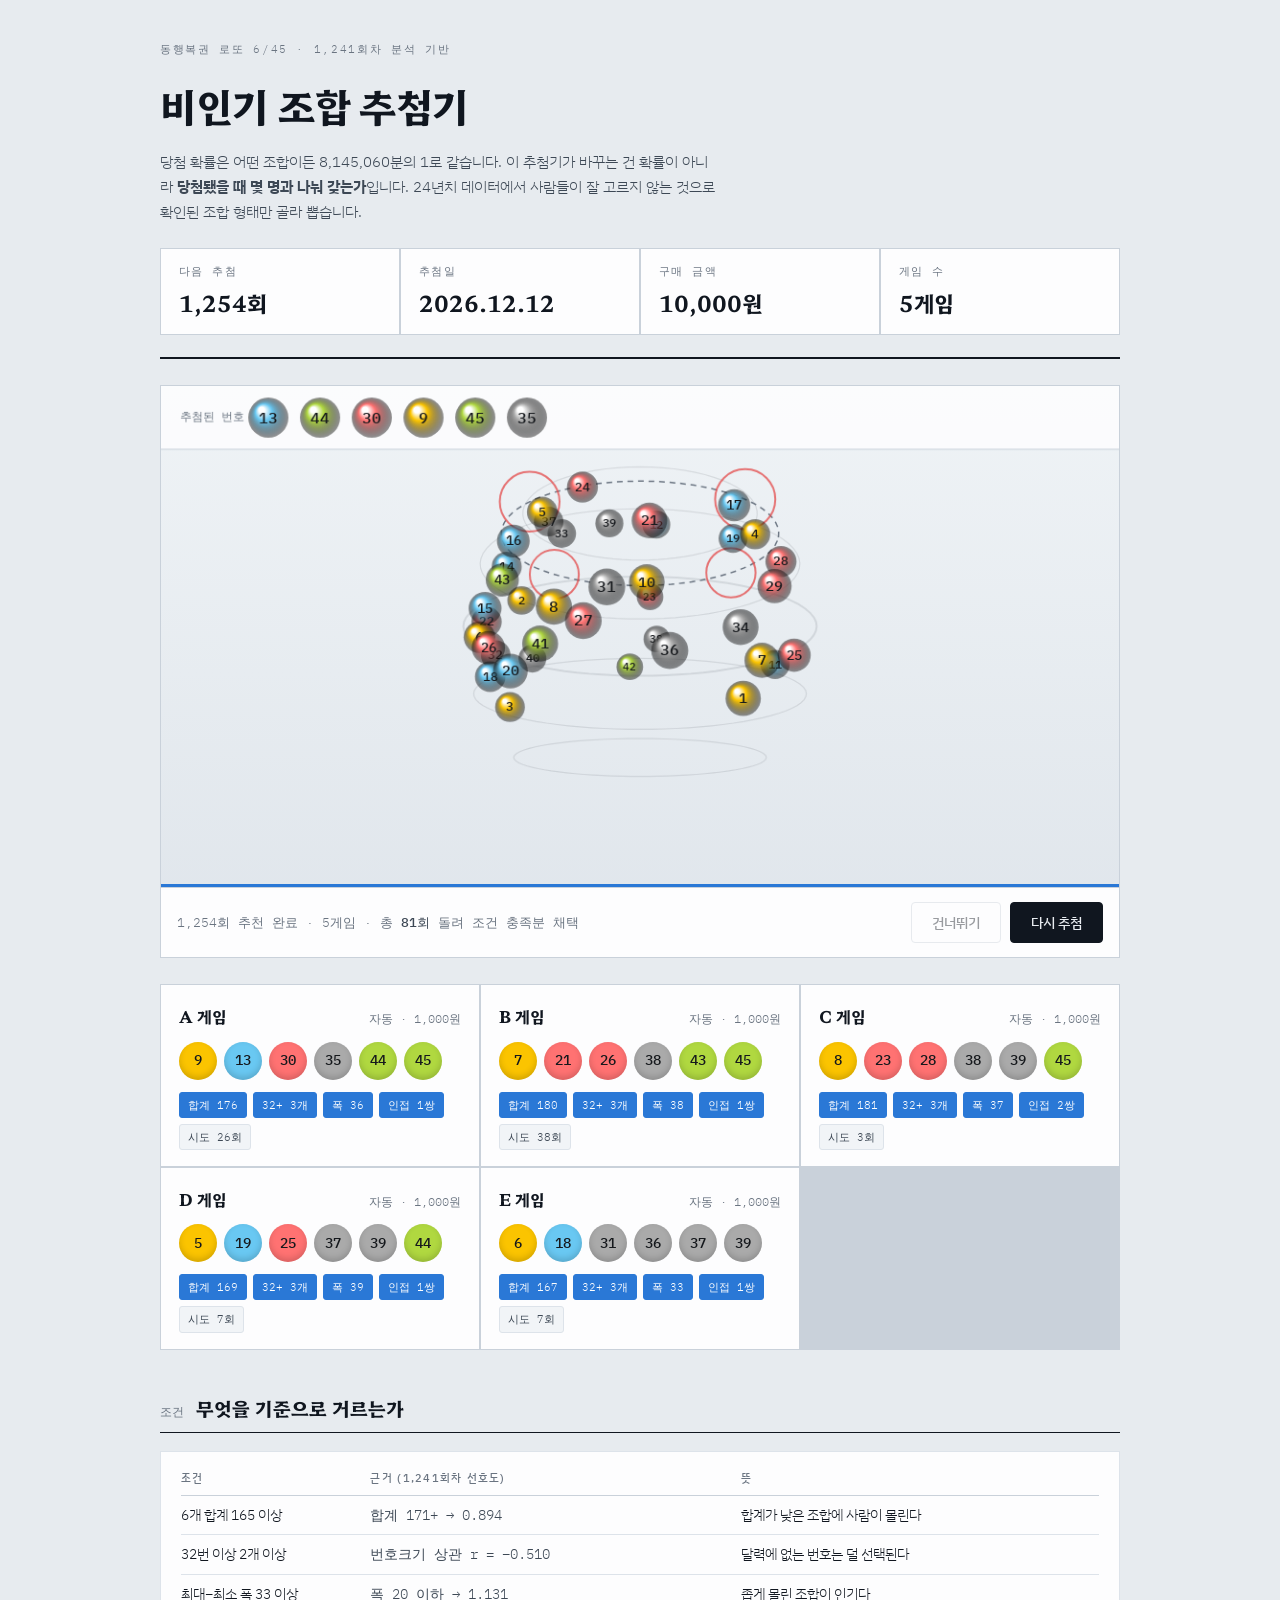
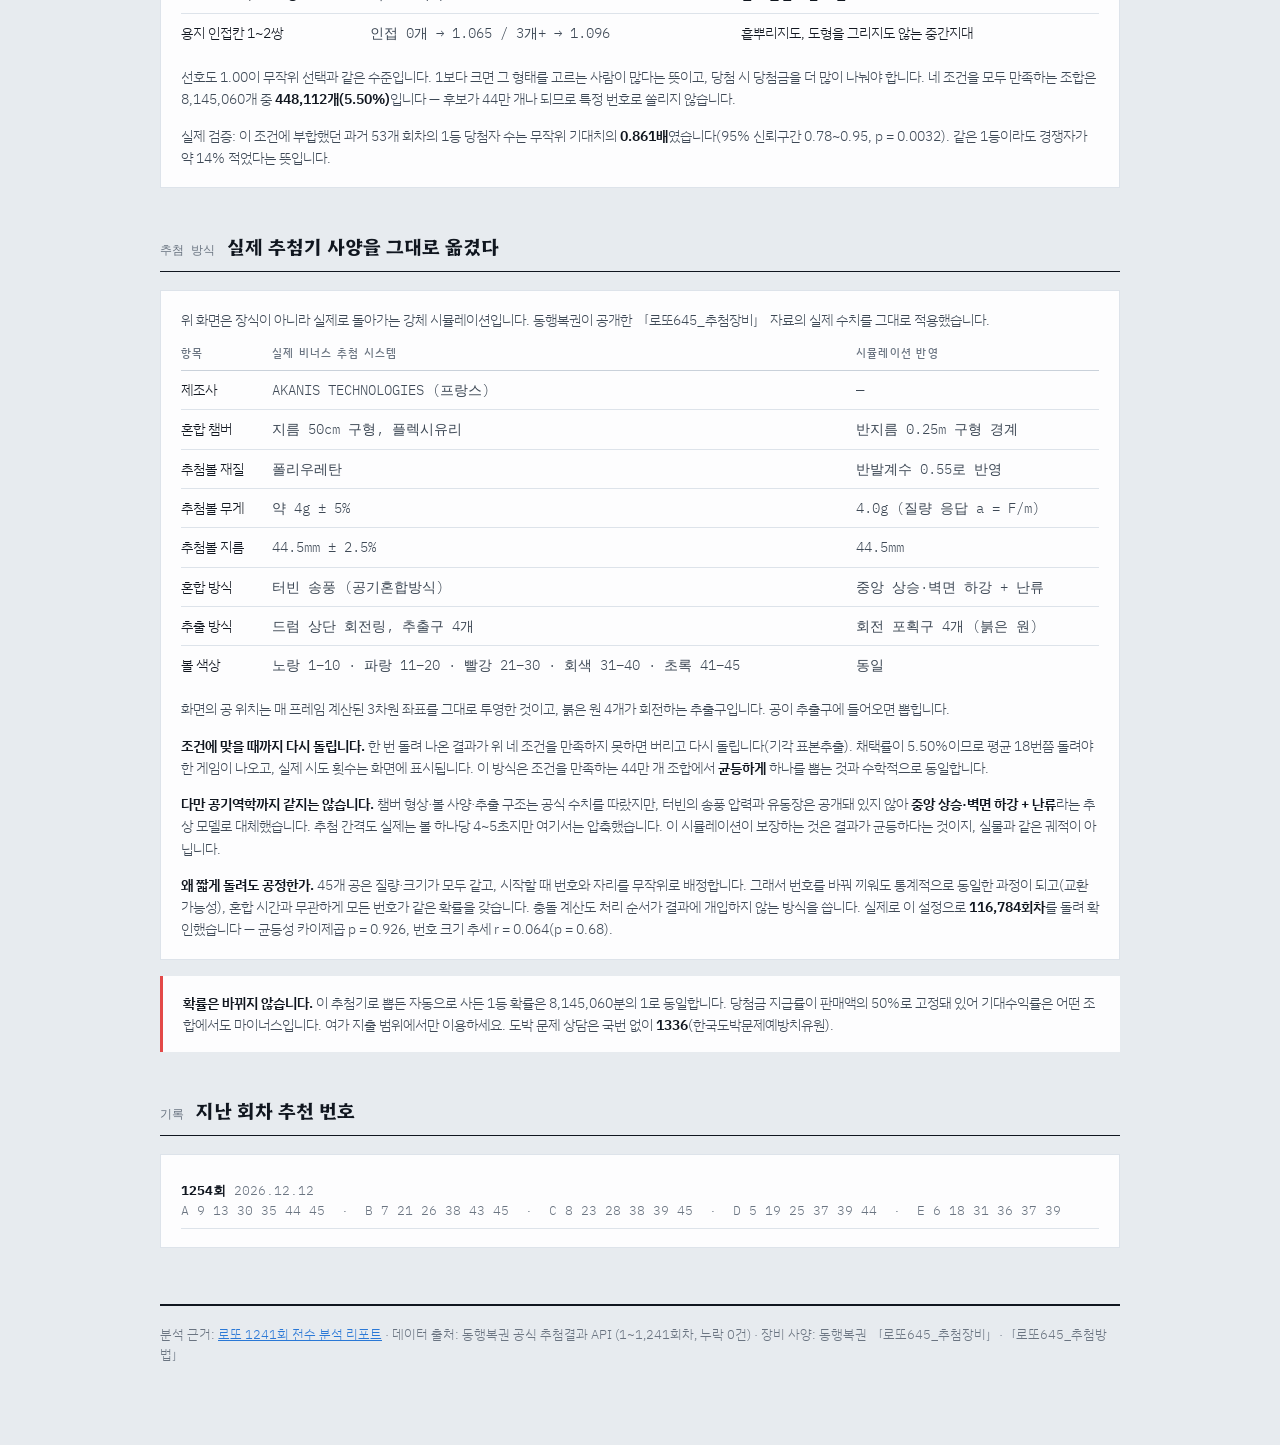
==== picker/index.html @ ae4c5456 "로또 6/45 전수 분석 웹앱 동행복권 1~1241회차(2002-12-07~2026-09-12) 전수 데이터와 분석 결과, 실제 비너스 추첨기 사양을 반영한 3D 추첨 시뮬레이터를" ====
<!DOCTYPE html>
<html lang="ko">
<head>
<meta charset="utf-8">
<meta name="viewport" content="width=device-width, initial-scale=1">
<meta name="description" content="실제 비너스 추첨기 사양(구형 챔버·폴리우레탄 4g 볼·회전링 4구)을 반영한 3D 시뮬레이션으로 매주 5게임을 뽑는 추첨기.">
<meta name="color-scheme" content="light dark">
<meta property="og:title" content="로또 비인기 조합 추첨기">
<meta property="og:description" content="실제 비너스 추첨기 사양(구형 챔버·폴리우레탄 4g 볼·회전링 4구)을 반영한 3D 시뮬레이션으로 매주 5게임을 뽑는 추첨기.">
<meta property="og:type" content="website">
<style>
  html{color-scheme:light dark}
  body{margin:0;font:14px/1.5 system-ui,sans-serif}
  img{max-width:100%}
  [hidden]{display:none!important}
</style>
<title>로또 비인기 조합 추첨기</title>
<link rel="preconnect" href="https://fonts.googleapis.com">
<link rel="preconnect" href="https://fonts.gstatic.com" crossorigin>
<link rel="stylesheet" href="https://fonts.googleapis.com/css2?family=Hahmlet:wght@400;500;700&family=IBM+Plex+Sans+KR:wght@300;400;500;600&family=IBM+Plex+Mono:wght@400;500&display=swap">
<style>
:root{
  color-scheme: light;
  --paper:#E7EBEF; --surface:#FDFDFE; --surface-2:#F1F4F7; --sunken:#DCE2E8;
  --ink:#10161F; --ink-2:#3D4855; --ink-3:#6A7481; --rule:#C9D1DA; --rule-soft:#DDE3EA;
  --cool:#2a78d6; --warm:#e34948; --ok:#1b6b4a;
  --glass:rgba(16,22,31,.10); --stage:#DFE5EB; --stage-2:#EFF3F6;
}
@media (prefers-color-scheme: dark){
  :root:not([data-theme="light"]){
    color-scheme: dark;
    --paper:#0D1117; --surface:#161B22; --surface-2:#1C222B; --sunken:#10151C;
    --ink:#E7EDF3; --ink-2:#AAB6C3; --ink-3:#7B8797; --rule:#2C3440; --rule-soft:#232A34;
    --cool:#3987e5; --warm:#e66767; --ok:#4cb98a;
    --glass:rgba(231,237,243,.13); --stage:#11161D; --stage-2:#1A212A;
  }
}
:root[data-theme="dark"]{
  color-scheme: dark;
  --paper:#0D1117; --surface:#161B22; --surface-2:#1C222B; --sunken:#10151C;
  --ink:#E7EDF3; --ink-2:#AAB6C3; --ink-3:#7B8797; --rule:#2C3440; --rule-soft:#232A34;
  --cool:#3987e5; --warm:#e66767; --ok:#4cb98a;
  --glass:rgba(231,237,243,.13); --stage:#11161D; --stage-2:#1A212A;
}
*{box-sizing:border-box}
body{background:var(--paper); color:var(--ink);
  font-family:"IBM Plex Sans KR",-apple-system,"Malgun Gothic",sans-serif;
  font-weight:300; line-height:1.65; -webkit-font-smoothing:antialiased}
.wrap{max-width:1000px; margin:0 auto; padding:0 20px 80px}
h1,h2{font-family:Hahmlet,"IBM Plex Sans KR",serif; font-weight:700; margin:0; text-wrap:balance}
.mono{font-family:"IBM Plex Mono",monospace; font-variant-numeric:tabular-nums}

header{padding:40px 0 22px; border-bottom:2px solid var(--ink); margin-bottom:26px}
.eyebrow{font-family:"IBM Plex Mono",monospace; font-size:11px; letter-spacing:.15em;
  text-transform:uppercase; color:var(--ink-3); margin-bottom:14px}
h1{font-size:clamp(27px,4.6vw,40px); letter-spacing:-.02em}
.sub{margin-top:12px; color:var(--ink-2); font-size:15px; max-width:62ch}

.roundbar{display:flex; flex-wrap:wrap; gap:2px; margin-top:24px; background:var(--rule);
  border:1px solid var(--rule)}
.rb{background:var(--surface); padding:14px 18px; flex:1 1 140px}
.rb .k{font-family:"IBM Plex Mono",monospace; font-size:10.5px; letter-spacing:.14em;
  text-transform:uppercase; color:var(--ink-3)}
.rb .v{font-family:Hahmlet,serif; font-size:22px; font-weight:700; margin-top:3px;
  font-variant-numeric:tabular-nums}

.stage{position:relative; background:linear-gradient(180deg,var(--stage-2),var(--stage));
  border:1px solid var(--rule); overflow:hidden}
canvas{display:block; width:100%; height:auto}
.stagebar{display:flex; flex-wrap:wrap; gap:12px; align-items:center; justify-content:space-between;
  padding:14px 16px; border-top:1px solid var(--rule); background:var(--surface)}
.status{font-family:"IBM Plex Mono",monospace; font-size:12.5px; color:var(--ink-3)}
.status b{color:var(--ink-2); font-weight:500}
button{font-family:"IBM Plex Sans KR",sans-serif; font-size:14px; font-weight:500;
  padding:10px 20px; border-radius:4px; border:1px solid var(--ink); background:var(--ink);
  color:var(--paper); cursor:pointer}
button:hover:not(:disabled){opacity:.87}
button:disabled{opacity:.42; cursor:default}
button.ghost{background:transparent; color:var(--ink); border-color:var(--rule)}
button:focus-visible{outline:2px solid var(--cool); outline-offset:2px}
.bar{height:3px; background:var(--sunken); overflow:hidden}
.bar i{display:block; height:100%; width:0; background:var(--cool); transition:width .18s}

.games{display:grid; grid-template-columns:repeat(auto-fit,minmax(288px,1fr)); gap:2px;
  background:var(--rule); border:1px solid var(--rule); margin-top:26px}
.game{background:var(--surface); padding:18px 18px 16px; display:flex; flex-direction:column; gap:12px}
.ghead{display:flex; align-items:baseline; justify-content:space-between; gap:10px}
.gname{font-family:Hahmlet,serif; font-weight:700; font-size:16px}
.gprice{font-family:"IBM Plex Mono",monospace; font-size:11.5px; color:var(--ink-3)}
.balls{display:flex; gap:7px; flex-wrap:wrap}
.ball{width:38px; height:38px; border-radius:50%; display:grid; place-items:center;
  font-family:"IBM Plex Mono",monospace; font-size:14px; font-weight:500; color:#15181c;
  font-variant-numeric:tabular-nums; box-shadow:inset 0 -3px 6px rgba(0,0,0,.16)}
.ball.skel{background:var(--sunken); box-shadow:none}
.chips{display:flex; flex-wrap:wrap; gap:6px}
.chip{font-family:"IBM Plex Mono",monospace; font-size:11px; padding:3px 8px; border-radius:3px;
  background:var(--surface-2); color:var(--ink-2); border:1px solid var(--rule-soft)}
.chip.on{background:var(--cool); color:#fff; border-color:var(--cool)}

section{margin-top:42px}
.shead{display:flex; align-items:baseline; gap:12px; border-bottom:1px solid var(--ink);
  padding-bottom:9px; margin-bottom:18px}
h2{font-size:19px}
.snum{font-family:"IBM Plex Mono",monospace; font-size:11.5px; color:var(--ink-3)}
.panel{background:var(--surface); border:1px solid var(--rule-soft); padding:18px 20px}
table{border-collapse:collapse; width:100%; font-size:13.5px}
th{text-align:left; font-weight:500; font-size:10.5px; letter-spacing:.12em; text-transform:uppercase;
  color:var(--ink-3); padding:0 12px 8px 0; border-bottom:1px solid var(--rule); white-space:nowrap}
td{padding:8px 12px 8px 0; border-bottom:1px solid var(--rule-soft); vertical-align:baseline}
td.n{font-family:"IBM Plex Mono",monospace; font-variant-numeric:tabular-nums; color:var(--ink-2)}
tr:last-child td{border-bottom:none}
.note{font-size:13.5px; color:var(--ink-2); margin:14px 0 0}
.note b{color:var(--ink); font-weight:600}
.warn{border-left:3px solid var(--warm); background:var(--surface); padding:16px 20px;
  margin-top:16px; font-size:13.5px; color:var(--ink-2)}
.warn b{color:var(--ink); font-weight:600}
.scroller{overflow-x:auto}
.hist{font-family:"IBM Plex Mono",monospace; font-size:12.5px}
footer{margin-top:56px; padding-top:18px; border-top:2px solid var(--ink);
  font-size:12.5px; color:var(--ink-3)}
footer a{color:var(--cool)}
@media (prefers-reduced-motion:reduce){*{transition:none!important}}
</style>

</head>
<body>
<div class="wrap">
<header>
  <div class="eyebrow">동행복권 로또 6/45 · 1,241회차 분석 기반</div>
  <h1>비인기 조합 추첨기</h1>
  <p class="sub">당첨 확률은 어떤 조합이든 8,145,060분의 1로 같습니다. 이 추첨기가 바꾸는 건 확률이 아니라 <strong>당첨됐을 때 몇 명과 나눠 갖는가</strong>입니다. 24년치 데이터에서 사람들이 잘 고르지 않는 것으로 확인된 조합 형태만 골라 뽑습니다.</p>
  <div class="roundbar">
    <div class="rb"><div class="k">다음 추첨</div><div class="v mono" id="rRound">—</div></div>
    <div class="rb"><div class="k">추첨일</div><div class="v mono" id="rDate">—</div></div>
    <div class="rb"><div class="k">구매 금액</div><div class="v mono">10,000원</div></div>
    <div class="rb"><div class="k">게임 수</div><div class="v mono">5게임</div></div>
  </div>
</header>

<div class="stage">
  <canvas id="cv" width="1000" height="520"></canvas>
  <div class="bar"><i id="prog"></i></div>
  <div class="stagebar">
    <div class="status" id="status">추첨기 준비 중…</div>
    <div style="display:flex; gap:9px">
      <button class="ghost" id="btnSkip" disabled>건너뛰기</button>
      <button id="btnDraw" disabled>다시 추첨</button>
    </div>
  </div>
</div>

<div class="games" id="games"></div>

<section>
  <div class="shead"><span class="snum">조건</span><h2>무엇을 기준으로 거르는가</h2></div>
  <div class="panel">
    <div class="scroller"><table>
      <thead><tr><th>조건</th><th>근거 (1,241회차 선호도)</th><th>뜻</th></tr></thead>
      <tbody>
        <tr><td>6개 합계 165 이상</td><td class="n">합계 171+ → 0.894</td><td>합계가 낮은 조합에 사람이 몰린다</td></tr>
        <tr><td>32번 이상 2개 이상</td><td class="n">번호크기 상관 r = −0.510</td><td>달력에 없는 번호는 덜 선택된다</td></tr>
        <tr><td>최대−최소 폭 33 이상</td><td class="n">폭 20 이하 → 1.131</td><td>좁게 몰린 조합이 인기다</td></tr>
        <tr><td>용지 인접칸 1~2쌍</td><td class="n">인접 0개 → 1.065 / 3개+ → 1.096</td><td>흩뿌리지도, 도형을 그리지도 않는 중간지대</td></tr>
      </tbody>
    </table></div>
    <p class="note">선호도 1.00이 무작위 선택과 같은 수준입니다. 1보다 크면 그 형태를 고르는 사람이 많다는 뜻이고, 당첨 시 당첨금을 더 많이 나눠야 합니다. 네 조건을 모두 만족하는 조합은 8,145,060개 중 <b>448,112개(5.50%)</b>입니다 — 후보가 44만 개나 되므로 특정 번호로 쏠리지 않습니다.</p>
    <p class="note">실제 검증: 이 조건에 부합했던 과거 53개 회차의 1등 당첨자 수는 무작위 기대치의 <b>0.861배</b>였습니다(95% 신뢰구간 0.78~0.95, p = 0.0032). 같은 1등이라도 경쟁자가 약 14% 적었다는 뜻입니다.</p>
  </div>
</section>

<section>
  <div class="shead"><span class="snum">추첨 방식</span><h2>실제 추첨기 사양을 그대로 옮겼다</h2></div>
  <div class="panel">
    <p class="note" style="margin-top:0">위 화면은 장식이 아니라 실제로 돌아가는 강체 시뮬레이션입니다. 동행복권이 공개한 「로또645_추첨장비」 자료의 실제 수치를 그대로 적용했습니다.</p>
    <div class="scroller"><table style="margin-top:14px">
      <thead><tr><th>항목</th><th>실제 비너스 추첨 시스템</th><th>시뮬레이션 반영</th></tr></thead>
      <tbody>
        <tr><td>제조사</td><td class="n">AKANIS TECHNOLOGIES (프랑스)</td><td class="n">—</td></tr>
        <tr><td>혼합 챔버</td><td class="n">지름 50cm 구형, 플렉시유리</td><td class="n">반지름 0.25m 구형 경계</td></tr>
        <tr><td>추첨볼 재질</td><td class="n">폴리우레탄</td><td class="n">반발계수 0.55로 반영</td></tr>
        <tr><td>추첨볼 무게</td><td class="n">약 4g ± 5%</td><td class="n">4.0g (질량 응답 a = F/m)</td></tr>
        <tr><td>추첨볼 지름</td><td class="n">44.5mm ± 2.5%</td><td class="n">44.5mm</td></tr>
        <tr><td>혼합 방식</td><td class="n">터빈 송풍 (공기혼합방식)</td><td class="n">중앙 상승·벽면 하강 + 난류</td></tr>
        <tr><td>추출 방식</td><td class="n">드럼 상단 회전링, 추출구 4개</td><td class="n">회전 포획구 4개 (붉은 원)</td></tr>
        <tr><td>볼 색상</td><td class="n">노랑 1–10 · 파랑 11–20 · 빨강 21–30 · 회색 31–40 · 초록 41–45</td><td class="n">동일</td></tr>
      </tbody>
    </table></div>
    <p class="note">화면의 공 위치는 매 프레임 계산된 3차원 좌표를 그대로 투영한 것이고, 붉은 원 4개가 회전하는 추출구입니다. 공이 추출구에 들어오면 뽑힙니다.</p>
    <p class="note"><b>조건에 맞을 때까지 다시 돌립니다.</b> 한 번 돌려 나온 결과가 위 네 조건을 만족하지 못하면 버리고 다시 돌립니다(기각 표본추출). 채택률이 5.50%이므로 평균 18번쯤 돌려야 한 게임이 나오고, 실제 시도 횟수는 화면에 표시됩니다. 이 방식은 조건을 만족하는 44만 개 조합에서 <b>균등하게</b> 하나를 뽑는 것과 수학적으로 동일합니다.</p>
    <p class="note"><b>다만 공기역학까지 같지는 않습니다.</b> 챔버 형상·볼 사양·추출 구조는 공식 수치를 따랐지만, 터빈의 송풍 압력과 유동장은 공개돼 있지 않아 <b>중앙 상승·벽면 하강 + 난류</b>라는 추상 모델로 대체했습니다. 추첨 간격도 실제는 볼 하나당 4~5초지만 여기서는 압축했습니다. 이 시뮬레이션이 보장하는 것은 결과가 균등하다는 것이지, 실물과 같은 궤적이 아닙니다.</p><p class="note"><b>왜 짧게 돌려도 공정한가.</b> 45개 공은 질량·크기가 모두 같고, 시작할 때 번호와 자리를 무작위로 배정합니다. 그래서 번호를 바꿔 끼워도 통계적으로 동일한 과정이 되고(교환가능성), 혼합 시간과 무관하게 모든 번호가 같은 확률을 갖습니다. 충돌 계산도 처리 순서가 결과에 개입하지 않는 방식을 씁니다. 실제로 이 설정으로 <b>116,784회차</b>를 돌려 확인했습니다 — 균등성 카이제곱 p = 0.926, 번호 크기 추세 r = 0.064(p = 0.68).</p>
  </div>
  <div class="warn">
    <b>확률은 바뀌지 않습니다.</b> 이 추첨기로 뽑든 자동으로 사든 1등 확률은 8,145,060분의 1로 동일합니다. 당첨금 지급률이 판매액의 50%로 고정돼 있어 기대수익률은 어떤 조합에서도 마이너스입니다. 여가 지출 범위에서만 이용하세요. 도박 문제 상담은 국번 없이 <b>1336</b>(한국도박문제예방치유원).
  </div>
</section>

<section>
  <div class="shead"><span class="snum">기록</span><h2>지난 회차 추천 번호</h2></div>
  <div class="panel">
    <div id="histBox" class="hist" style="color:var(--ink-3)">불러오는 중…</div>
  </div>
</section>

<footer>
  분석 근거: <a id="reportLink" href="../report/">로또 1241회 전수 분석 리포트</a> ·
  데이터 출처: 동행복권 공식 추첨결과 API (1~1,241회차, 누락 0건) · 장비 사양: 동행복권 「로또645_추첨장비」·「로또645_추첨방법」
</footer>
</div>

<script>
/* ═══════════ 비너스 추첨 시스템 사양 기반 시뮬레이터 ═══════════
   · 혼합 챔버: 지름 50cm 구형(플렉시유리)           → Rs = 0.25 m
   · 추첨볼: 폴리우레탄 4g ±5%, 지름 44.5mm ±2.5%    → r = 0.02225 m
   · 혼합: 터빈 송풍(공기혼합방식) — 추상 난류 모델
   · 추출: 드럼 상단 회전링의 4개 추출구(Drum Catch)
   출처: 동행복권 「로또645_추첨장비」 공식 자료                        */
const CFG = { Rs:.25, r:.02225, m0:.004,
  g:-9.81, dt:1/400, rest:.55, wallRest:.5, damp:.9992,
  A:60, T:45, swirl:6, ringPhi:.95, ringW:5.2, catchR:.040, nPorts:4,
  mixSteps:260, maxSteps:2600 };
const N = 45;
const ZRING = CFG.Rs*Math.cos(CFG.ringPhi), RRING = CFG.Rs*Math.sin(CFG.ringPhi);

function rng(seed){ let a=seed>>>0||1,b=362436069,c=521288629,d=88675123;
  return function(){ const t=a^(a<<11); a=b;b=c;c=d;
    d=(d^(d>>>19))^(t^(t>>>8)); return (d>>>0)/4294967296; }; }

function makeSim(seed){
  const R = rng(seed);
  let spare=null;
  const gauss=()=>{ if(spare!==null){const s=spare;spare=null;return s;}
    let u=0,v=0; while(!u)u=R(); while(!v)v=R();
    const m=Math.sqrt(-2*Math.log(u)); spare=m*Math.sin(6.283185*v); return m*Math.cos(6.283185*v); };
  const px=new Float64Array(N),py=new Float64Array(N),pz=new Float64Array(N);
  const vx=new Float64Array(N),vy=new Float64Array(N),vz=new Float64Array(N);
  const dvx=new Float64Array(N),dvy=new Float64Array(N),dvz=new Float64Array(N);
  const dpx=new Float64Array(N),dpy=new Float64Array(N),dpz=new Float64Array(N);
  const live=new Uint8Array(N).fill(1), mass=new Float64Array(N).fill(CFG.m0);
  const Rin=CFG.Rs-CFG.r, d2=(2*CFG.r)**2, picked=[], cand=[];
  for(let i=0;i<N;i++){
    for(let t=0;t<80;t++){
      const u=Math.cbrt(R())*Rin*.92, th=R()*6.283185, ct=2*R()-1, st=Math.sqrt(1-ct*ct);
      const x=u*st*Math.cos(th), y=u*st*Math.sin(th), z=u*ct;
      let ok=true;
      for(let j=0;j<i;j++){ const ax=x-px[j],ay=y-py[j],az=z-pz[j];
        if(ax*ax+ay*ay+az*az<d2){ok=false;break;} }
      if(ok||t===79){ px[i]=x;py[i]=y;pz[i]=z; break; }
    }
    vx[i]=gauss()*.3; vy[i]=gauss()*.3; vz[i]=gauss()*.3;
  }
  for(let k=N-1;k>0;k--){ const j=Math.floor(R()*(k+1));
    for(const a of [px,py,pz,vx,vy,vz]){ const t=a[k]; a[k]=a[j]; a[j]=t; } }
  let step=0;
  function advance(){
    if(step>=CFG.maxSteps||picked.length>=6) return false;
    const s=step++;
    for(let i=0;i<N;i++){ if(!live[i])continue;
      const inv=CFG.m0/mass[i];
      const rho=Math.hypot(px[i],py[i])+1e-9, rn=Math.min(rho/CFG.Rs,1);
      const aUp=CFG.A*(1-1.15*rn*rn);
      vx[i]+=((gauss()*CFG.T + CFG.swirl*(-py[i]/rho))*inv)*CFG.dt;
      vy[i]+=((gauss()*CFG.T + CFG.swirl*( px[i]/rho))*inv)*CFG.dt;
      vz[i]+=((aUp+gauss()*CFG.T*.75)*inv + CFG.g)*CFG.dt;
      vx[i]*=CFG.damp; vy[i]*=CFG.damp; vz[i]*=CFG.damp;
    }
    dvx.fill(0);dvy.fill(0);dvz.fill(0);dpx.fill(0);dpy.fill(0);dpz.fill(0);
    for(let i=0;i<N;i++){ if(!live[i])continue;
      for(let j=i+1;j<N;j++){ if(!live[j])continue;
        const dx=px[j]-px[i],dy=py[j]-py[i],dz=pz[j]-pz[i];
        const dd=dx*dx+dy*dy+dz*dz;
        if(dd>=d2||dd<1e-12)continue;
        const dist=Math.sqrt(dd),nx=dx/dist,ny=dy/dist,nz=dz/dist;
        const rel=(vx[j]-vx[i])*nx+(vy[j]-vy[i])*ny+(vz[j]-vz[i])*nz;
        const ov=2*CFG.r-dist, mi=mass[i],mj=mass[j],tot=mi+mj;
        dpx[i]-=nx*ov*(mj/tot);dpy[i]-=ny*ov*(mj/tot);dpz[i]-=nz*ov*(mj/tot);
        dpx[j]+=nx*ov*(mi/tot);dpy[j]+=ny*ov*(mi/tot);dpz[j]+=nz*ov*(mi/tot);
        if(rel>=0)continue;
        const imp=-(1+CFG.rest)*rel/(1/mi+1/mj);
        dvx[i]-=imp*nx/mi;dvy[i]-=imp*ny/mi;dvz[i]-=imp*nz/mi;
        dvx[j]+=imp*nx/mj;dvy[j]+=imp*ny/mj;dvz[j]+=imp*nz/mj;
      } }
    for(let i=0;i<N;i++){ if(!live[i])continue;
      px[i]+=dpx[i];py[i]+=dpy[i];pz[i]+=dpz[i];
      vx[i]+=dvx[i];vy[i]+=dvy[i];vz[i]+=dvz[i]; }
    const ang=s*CFG.dt*CFG.ringW;
    for(let i=0;i<N;i++){ if(!live[i])continue;
      px[i]+=vx[i]*CFG.dt; py[i]+=vy[i]*CFG.dt; pz[i]+=vz[i]*CFG.dt;
      const rr=Math.hypot(px[i],py[i],pz[i]);
      if(rr>Rin){ const nx=px[i]/rr,ny=py[i]/rr,nz=pz[i]/rr;
        px[i]=nx*Rin;py[i]=ny*Rin;pz[i]=nz*Rin;
        const vn=vx[i]*nx+vy[i]*ny+vz[i]*nz;
        if(vn>0){vx[i]-=(1+CFG.wallRest)*vn*nx;vy[i]-=(1+CFG.wallRest)*vn*ny;vz[i]-=(1+CFG.wallRest)*vn*nz;} }
      if(s>=CFG.mixSteps){
        for(let k=0;k<CFG.nPorts;k++){
          const a=ang+k*2*Math.PI/CFG.nPorts;
          const dx=px[i]-RRING*Math.cos(a), dy=py[i]-RRING*Math.sin(a), dz=pz[i]-ZRING;
          if(dx*dx+dy*dy+dz*dz < CFG.catchR*CFG.catchR){ cand.push(i); break; }
        }
      }
    }
    if(cand.length){
      for(let k=cand.length-1;k>0;k--){ const j=Math.floor(R()*(k+1));
        const t=cand[k];cand[k]=cand[j];cand[j]=t; }
      for(const i of cand){ if(picked.length>=6)break; if(!live[i])continue; live[i]=0; picked.push(i+1); }
      cand.length=0;
    }
    return true;
  }
  return { advance, picked, live, px, py, pz,
    run(){ while(advance()); return picked.length===6?picked.slice():null; },
    get step(){return step;} };
}

/* ═══════════ 조건 판정 ═══════════ */
const SLIPW = 7;
function profile(nums){
  const s=[...nums].sort((a,b)=>a-b);
  const sum=s.reduce((a,b)=>a+b,0);
  const ge32=s.filter(n=>n>=32).length;
  const spread=s[5]-s[0];
  let adj=0;
  for(let i=0;i<6;i++)for(let j=i+1;j<6;j++){
    const d=Math.abs(s[i]-s[j]);
    if(d===SLIPW)adj++;
    else if(d===1&&Math.floor((s[i]-1)/SLIPW)===Math.floor((s[j]-1)/SLIPW))adj++;
  }
  return {sorted:s,sum,ge32,spread,adj};
}
const accept = p => p.sum>=165 && p.ge32>=2 && p.spread>=33 && p.adj>=1 && p.adj<=2;

/* ═══════════ 회차 계산 ═══════════ */
const BASE_ROUND=1241, BASE=Date.UTC(2026,8,12);   // 1241회 추첨일
function nextDraw(){
  const now=Date.now();
  const kst=new Date(now+9*3600e3);
  let d=Date.UTC(kst.getUTCFullYear(),kst.getUTCMonth(),kst.getUTCDate());
  const dow=new Date(d).getUTCDay();             // 6 = 토요일
  let add=(6-dow+7)%7;
  if(add===0 && kst.getUTCHours()>=21) add=7;    // 토 21시 이후면 다음 주
  d+=add*86400e3;
  const round=BASE_ROUND+Math.round((d-BASE)/604800e3);
  return {round, date:new Date(d)};
}
const fmtDate = dt => `${dt.getUTCFullYear()}.${String(dt.getUTCMonth()+1).padStart(2,"0")}.${String(dt.getUTCDate()).padStart(2,"0")}`;
const ROUND = nextDraw();
document.getElementById("rRound").textContent = ROUND.round.toLocaleString()+"회";
document.getElementById("rDate").textContent = fmtDate(ROUND.date);

/* ═══════════ 공 색상 (동행복권 색 규칙) ═══════════ */
const ballColor = n => n<=10?"#FBC400" : n<=20?"#69C8F2" : n<=30?"#FF7272" : n<=40?"#AAAAAA" : "#B0D840";

/* ═══════════ 게임 카드 ═══════════ */
const LETTERS=["A","B","C","D","E"];
const gamesEl=document.getElementById("games");
let GAMES=LETTERS.map(()=>null);
function renderGames(){
  gamesEl.innerHTML="";
  GAMES.forEach((g,i)=>{
    const div=document.createElement("div");
    div.className="game";
    const balls = g
      ? g.nums.map(n=>`<div class="ball" style="background:${ballColor(n)}">${n}</div>`).join("")
      : Array(6).fill('<div class="ball skel"></div>').join("");
    const p = g ? profile(g.nums) : null;
    const chips = p ? `
      <span class="chip on">합계 ${p.sum}</span>
      <span class="chip on">32+ ${p.ge32}개</span>
      <span class="chip on">폭 ${p.spread}</span>
      <span class="chip on">인접 ${p.adj}쌍</span>
      <span class="chip">시도 ${g.tries}회</span>` : `<span class="chip">대기</span>`;
    div.innerHTML=`<div class="ghead"><span class="gname">${LETTERS[i]} 게임</span>
      <span class="gprice">자동 · 1,000원</span></div>
      <div class="balls">${balls}</div><div class="chips">${chips}</div>`;
    gamesEl.appendChild(div);
  });
}
renderGames();

/* ═══════════ 캔버스 3D 투영 렌더러 (구형 챔버 + 회전링) ═══════════ */
const cv=document.getElementById("cv"), ctx=cv.getContext("2d");
const PITCH=.28, CAMD=1.35, F=980;
function project(x,y,z){
  const cy=Math.cos(PITCH), sy=Math.sin(PITCH);
  const depth = y*cy + z*sy + CAMD;
  const up = -y*sy + z*cy;
  return { sx: cv.width/2 + F*x/depth, sy: cv.height/2 - F*up/depth, d: depth, s: F/depth };
}
function circle3(radius, zz, style, width, dash){
  ctx.beginPath();
  for(let a=0;a<=72;a++){ const th=a/72*6.283185;
    const p=project(radius*Math.cos(th), radius*Math.sin(th), zz);
    a?ctx.lineTo(p.sx,p.sy):ctx.moveTo(p.sx,p.sy); }
  ctx.strokeStyle=style; ctx.lineWidth=width;
  if(dash) ctx.setLineDash(dash);
  ctx.stroke(); ctx.setLineDash([]);
}
function drawScene(sim, drawn, ang){
  const cs=getComputedStyle(document.documentElement);
  const glass=cs.getPropertyValue("--glass").trim();
  const ink3=cs.getPropertyValue("--ink-3").trim();
  const warm=cs.getPropertyValue("--warm").trim();
  ctx.clearRect(0,0,cv.width,cv.height);
  for(const t of [-.72,-.38,0,.38,.72]){
    const zz=CFG.Rs*t, rad=CFG.Rs*Math.sqrt(Math.max(1-t*t,0));
    circle3(rad, zz, glass, t===0?2:1.2);
  }
  circle3(RRING, ZRING, ink3, 1.5, [6,5]);
  for(let k=0;k<CFG.nPorts;k++){
    const a=ang+k*2*Math.PI/CFG.nPorts;
    const p=project(RRING*Math.cos(a), RRING*Math.sin(a), ZRING);
    const rr=Math.max(CFG.catchR*p.s,4);
    ctx.beginPath(); ctx.arc(p.sx,p.sy,rr,0,6.283);
    ctx.strokeStyle=warm; ctx.lineWidth=2; ctx.globalAlpha=.75; ctx.stroke(); ctx.globalAlpha=1;
  }
  const order=[];
  for(let i=0;i<N;i++) if(sim.live[i]) order.push(i);
  order.sort((a,b)=>project(sim.px[b],sim.py[b],sim.pz[b]).d - project(sim.px[a],sim.py[a],sim.pz[a]).d);
  for(const i of order){
    const p=project(sim.px[i],sim.py[i],sim.pz[i]);
    const r=Math.max(CFG.r*p.s,3);
    const g=ctx.createRadialGradient(p.sx-r*.35,p.sy-r*.4,r*.12,p.sx,p.sy,r);
    const col=ballColor(i+1);
    g.addColorStop(0,"#ffffff"); g.addColorStop(.32,col); g.addColorStop(1,"rgba(0,0,0,.42)");
    ctx.beginPath(); ctx.arc(p.sx,p.sy,r,0,6.284); ctx.fillStyle=g; ctx.fill();
    if(r>11){ ctx.fillStyle="#15181c"; ctx.font="500 "+Math.round(r*.82)+"px 'IBM Plex Mono', monospace";
      ctx.textAlign="center"; ctx.textBaseline="middle"; ctx.fillText(String(i+1),p.sx,p.sy+r*.03); }
  }
  if(drawn.length){
    ctx.fillStyle=cs.getPropertyValue("--surface").trim();
    ctx.globalAlpha=.85; ctx.fillRect(0,0,cv.width,66); ctx.globalAlpha=1;
    ctx.beginPath(); ctx.moveTo(0,66); ctx.lineTo(cv.width,66);
    ctx.strokeStyle=cs.getPropertyValue("--rule").trim(); ctx.lineWidth=1; ctx.stroke();
    ctx.fillStyle=ink3; ctx.font="400 12px 'IBM Plex Mono', monospace";
    ctx.textAlign="left"; ctx.textBaseline="middle"; ctx.fillText("추첨된 번호", 20, 33);
  }
  drawn.forEach(function(n,k){
    const x=112+k*54, y=33, r=21;
    const g=ctx.createRadialGradient(x-7,y-8,3,x,y,r);
    g.addColorStop(0,"#ffffff"); g.addColorStop(.32,ballColor(n)); g.addColorStop(1,"rgba(0,0,0,.42)");
    ctx.beginPath(); ctx.arc(x,y,r,0,6.284); ctx.fillStyle=g; ctx.fill();
    ctx.fillStyle="#15181c"; ctx.font="500 16px 'IBM Plex Mono', monospace";
    ctx.textAlign="center"; ctx.textBaseline="middle"; ctx.fillText(String(n),x,y+1);
  });
}

/* ═══════════ 추첨 진행 ═══════════ */
const statusEl=document.getElementById("status"), progEl=document.getElementById("prog");
const btnDraw=document.getElementById("btnDraw"), btnSkip=document.getElementById("btnSkip");
let animating=false, skipReq=false;
const rand32 = () => { const a=new Uint32Array(1);
  (self.crypto||self.msCrypto).getRandomValues(a); return a[0]||1; };

function searchOne(){
  let tries=0;
  for(let t=0;t<600;t++){
    const seed=rand32(); tries++;
    const res=makeSim(seed).run();
    if(res && accept(profile(res))) return {seed,nums:profile(res).sorted,tries};
  }
  return null;
}

function animate(seed, onDone){
  const sim=makeSim(seed); const drawn=[];
  animating=true; skipReq=false; btnSkip.disabled=false;
  let last=0;
  function frame(){
    if(skipReq){ while(sim.advance()); finish(); return; }
    for(let k=0;k<7;k++){ if(!sim.advance()) break; }
    while(drawn.length<sim.picked.length) drawn.push(sim.picked[drawn.length]);
    drawScene(sim, drawn, sim.step*CFG.dt*CFG.ringW);
    const pct=Math.min(100,sim.step/CFG.maxSteps*100);
    progEl.style.width=pct+"%";
    if(sim.picked.length<6 && sim.step<CFG.maxSteps){ requestAnimationFrame(frame); }
    else finish();
  }
  function finish(){
    drawScene(sim, sim.picked.slice(), sim.step*CFG.dt*CFG.ringW);
    progEl.style.width="100%"; animating=false; btnSkip.disabled=true; onDone();
  }
  requestAnimationFrame(frame);
}

async function generate(){
  btnDraw.disabled=true;
  GAMES=LETTERS.map(()=>null); renderGames();
  const found=[];
  for(let i=0;i<5;i++){
    statusEl.innerHTML=`조건에 맞는 조합 탐색 중… <b>${i+1}/5게임</b>`;
    progEl.style.width=((i+1)/5*100)+"%";
    await new Promise(r=>setTimeout(r,0));
    const g=searchOne();
    if(!g){ statusEl.textContent="탐색 실패 — 다시 시도해 주세요."; btnDraw.disabled=false; return; }
    found.push(g); GAMES[i]=g; renderGames();
  }
  const totalTries=found.reduce((a,g)=>a+g.tries,0);
  statusEl.innerHTML=`A 게임 추첨 과정 재생 중… <b>총 ${totalTries}회 시도</b>`;
  animate(found[0].seed, ()=>{
    statusEl.innerHTML=`${ROUND.round.toLocaleString()}회 추천 완료 · 5게임 · 총 <b>${totalTries}회</b> 돌려 조건 충족분 채택`;
    btnDraw.disabled=false;
    save(found);
  });
}

/* ═══════════ 저장 / 기록 ═══════════
   claude.use("db")가 있으면 그걸 쓰고, 없으면(일반 웹) localStorage로 대체 */
const LSKEY = "lotto645.picks";
const LS = {
  all(){ try { return JSON.parse(localStorage.getItem(LSKEY) || "{}"); } catch(e){ return {}; } },
  put(v){ const a = this.all(); a[v.round] = v;
    try { localStorage.setItem(LSKEY, JSON.stringify(a)); } catch(e){} },
  get(round){ return this.all()[round] || null; },
  recent(n){ return Object.values(this.all()).sort((a,b)=>b.round-a.round).slice(0,n); }
};
let DB = null;
const histBox = document.getElementById("histBox");
function histLine(round, date, games){
  return '<div style="padding:7px 0;border-bottom:1px solid var(--rule-soft)">' +
    '<b style="color:var(--ink)">' + round + '회</b> ' +
    '<span style="color:var(--ink-3)">' + date + '</span><br>' +
    games.map((g,i)=>LETTERS[i] + " " + g.nums.map(n=>String(n).padStart(2)).join(" ")).join(" &nbsp;·&nbsp; ") +
    '</div>';
}
async function save(found){
  const rec = { round: ROUND.round, date: fmtDate(ROUND.date),
    games: found.map(g=>({nums:g.nums, tries:g.tries})), savedAt: new Date().toISOString() };
  LS.put(rec);
  if (DB) { try { await DB.doc("picks/" + ROUND.round).set(rec); } catch(e){} }
  loadHistory();
}
async function loadHistory(){
  let rows = LS.recent(10);
  if (DB) {
    try {
      const snap = await DB.collection("picks").orderBy("round","desc").limit(10).get();
      const r = []; snap.forEach(d=>{ const v=d.data(); if(v && v.games) r.push(v); });
      if (r.length) rows = r;
    } catch(e){}
  }
  histBox.innerHTML = rows.length
    ? rows.map(v=>histLine(v.round, v.date, v.games)).join("")
    : "아직 저장된 기록이 없습니다. 추첨하면 이 회차부터 쌓입니다.";
}
(async ()=>{
  try { DB = (window.claude && claude.use) ? await claude.use("db") : null; } catch(e){ DB = null; }
  loadHistory();
  let cur = LS.get(ROUND.round);
  if (DB) { try { const d = await DB.doc("picks/" + ROUND.round).get(); const v = d.data(); if (v && v.games) cur = v; } catch(e){} }
  if (cur && cur.games && !animating && GAMES.every(g=>g===null)) {
    GAMES = cur.games.map(g=>({nums:g.nums, tries:g.tries})); renderGames();
    statusEl.innerHTML = ROUND.round.toLocaleString() + "회 저장된 추천을 불러왔습니다.";
  }
})();

btnDraw.addEventListener("click",()=>{ if(!animating) generate(); });
btnSkip.addEventListener("click",()=>{ skipReq=true; });

/* 첫 화면: 정지 상태의 챔버를 그리고 바로 추첨 시작 */
{
  const idle=makeSim(rand32());
  for(let k=0;k<180;k++) idle.advance();
  drawScene(idle, [], idle.step*CFG.dt*CFG.ringW);
}
btnDraw.disabled=false;
generate();
</script>

</body>
</html>
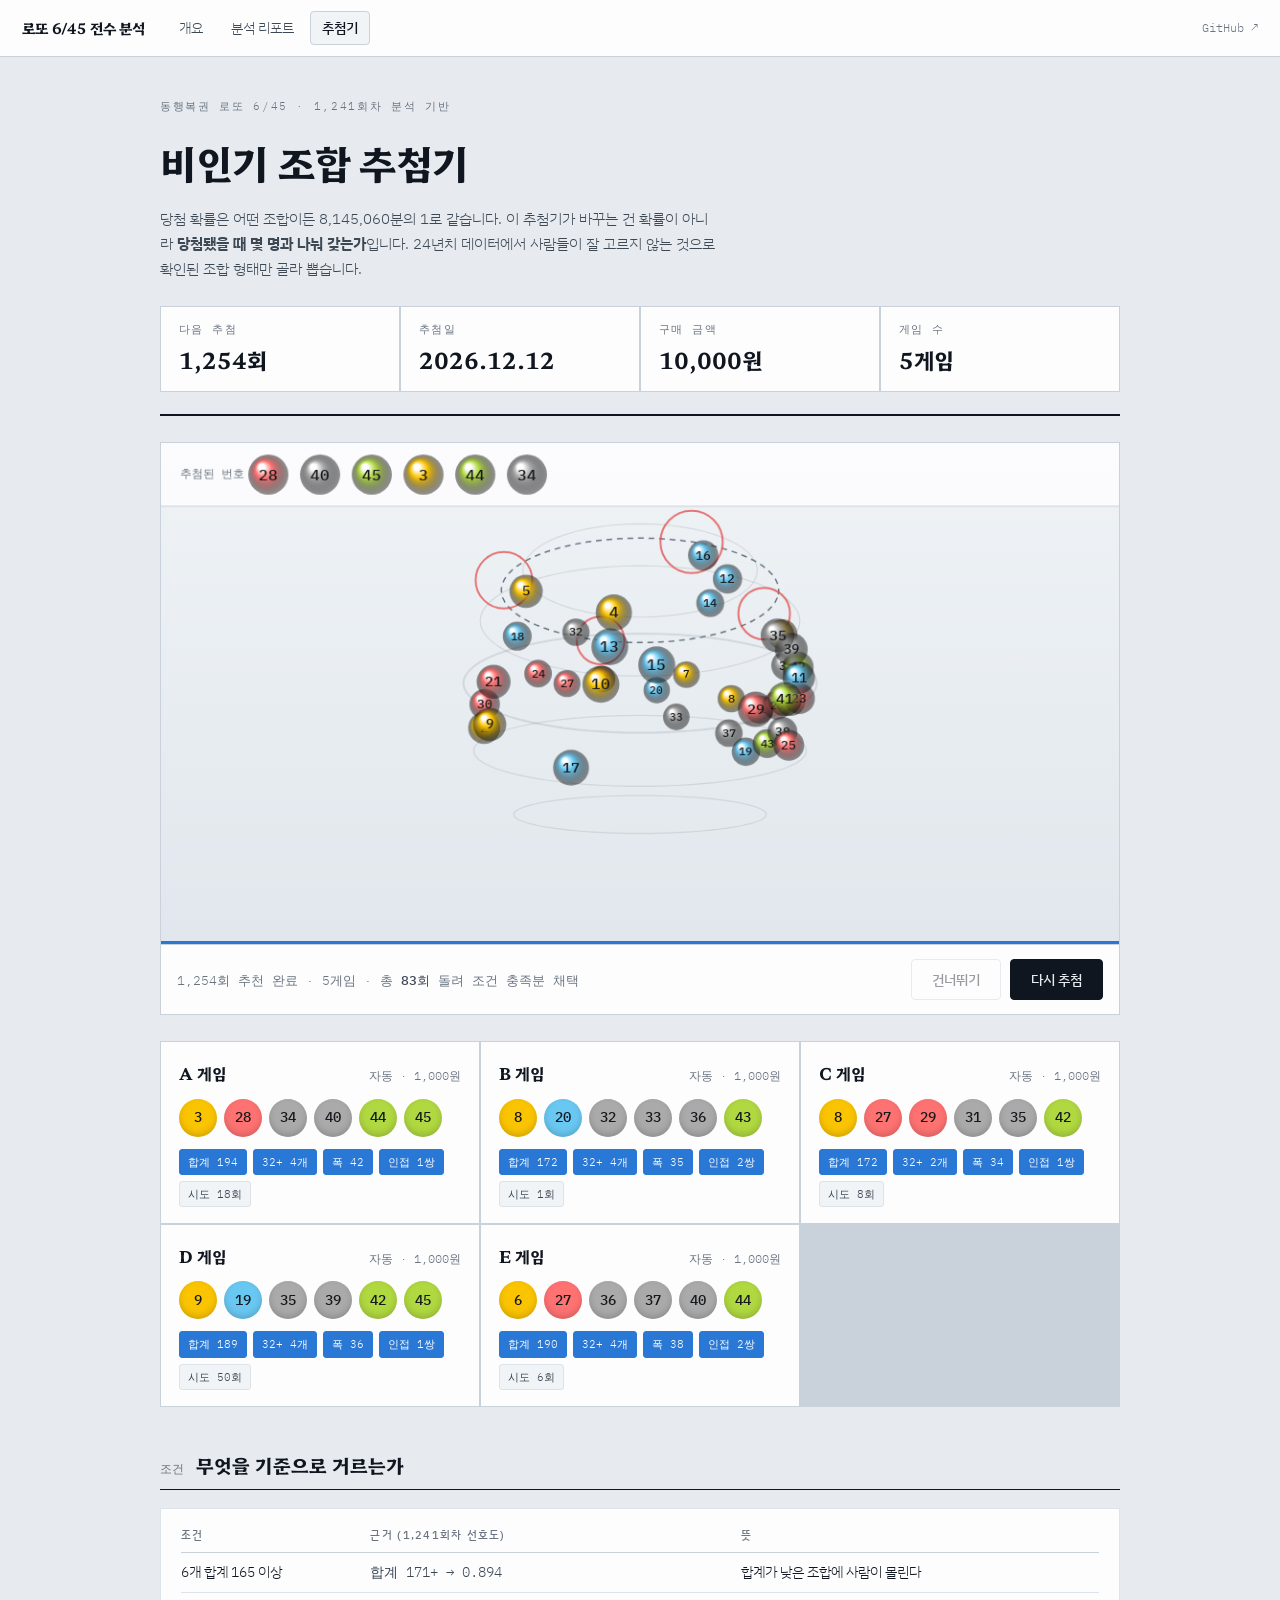
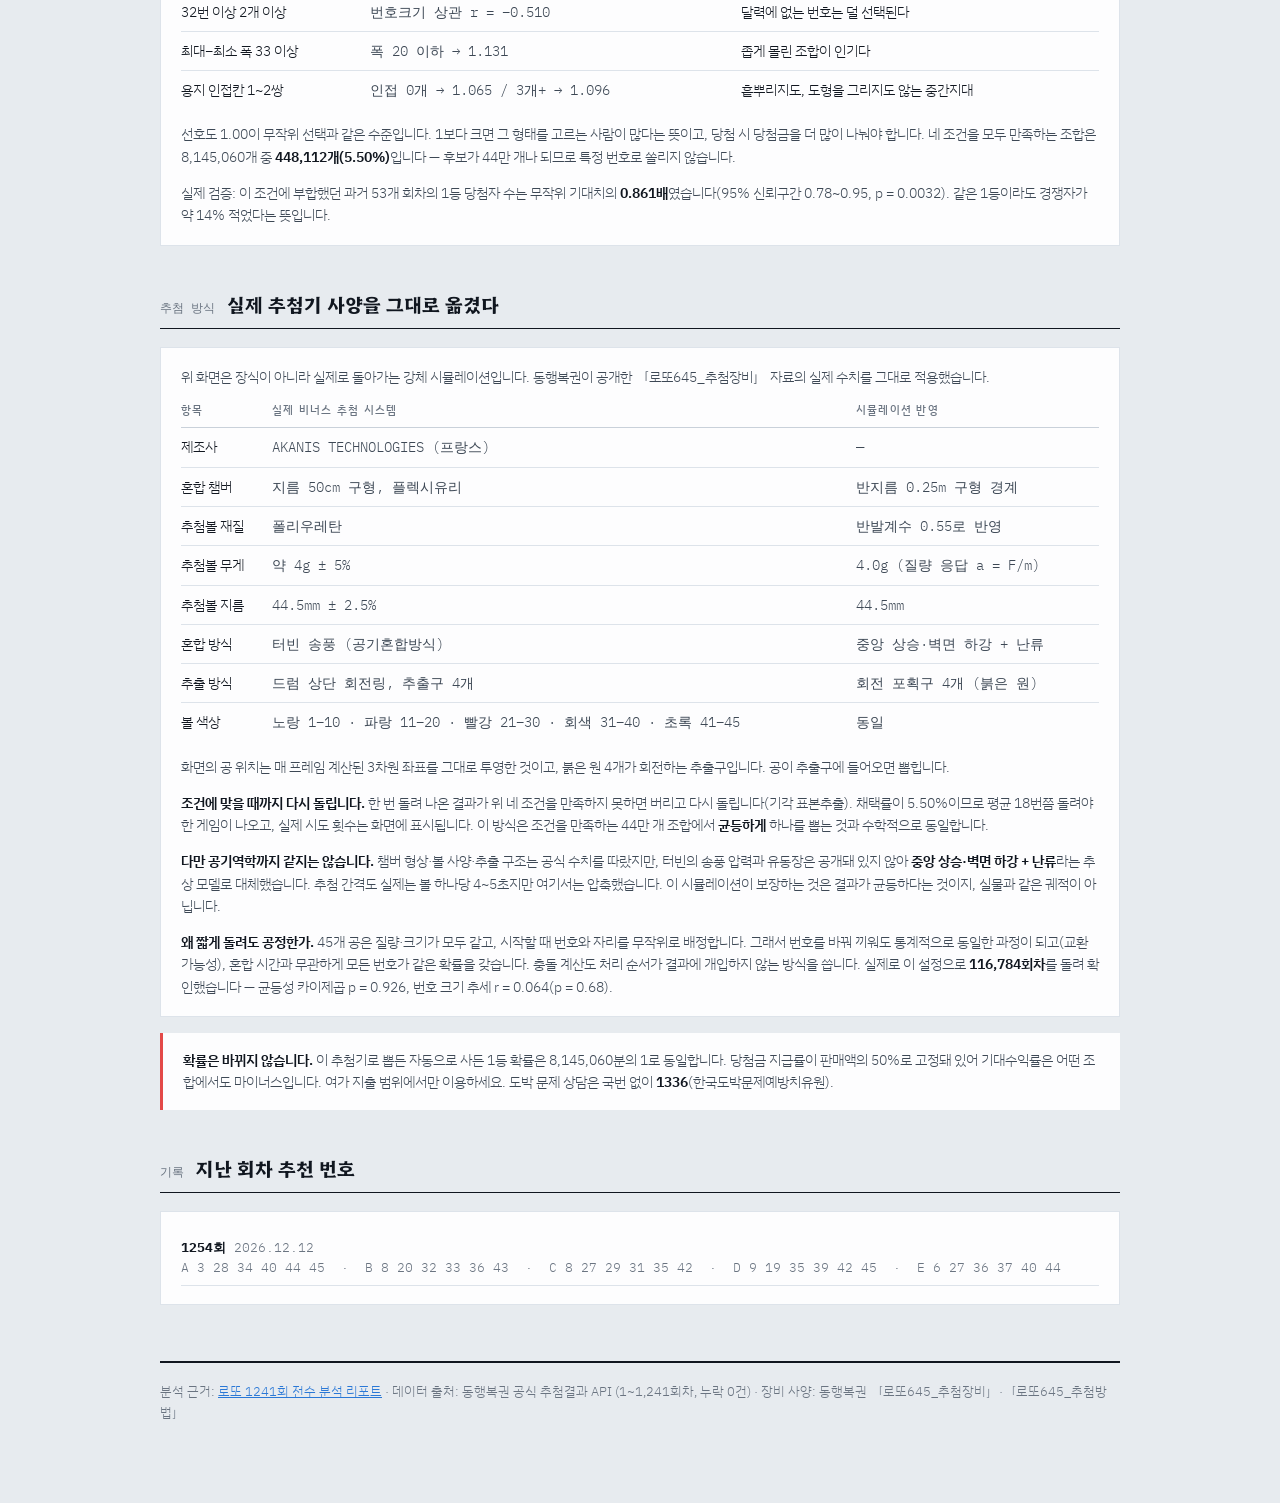
==== commit 5128ff76: "세 페이지에 공통 내비게이션 메뉴 추가 랜딩에서만 다른 페이지로 갈 수 있고 리포트·추첨기 사이를 오갈 방법이 없었다. 상단 sticky 메뉴(개요 / 분석 리포트 / 추첨기)를 " ====
--- a/picker/index.html
+++ b/picker/index.html
@@ -122,8 +122,61 @@
 @media (prefers-reduced-motion:reduce){*{transition:none!important}}
 </style>
 
+<style data-nav>
+/* 사이트 공통 내비게이션 — 각 페이지가 정의한 테마 토큰(--ink, --paper …)을 그대로 쓴다 */
+.sitenav{
+  position:sticky; top:0; z-index:40;
+  display:flex; align-items:center; gap:18px; flex-wrap:wrap;
+  padding:11px 22px;
+  background:var(--surface); border-bottom:1px solid var(--rule);
+  font-family:"IBM Plex Sans KR",-apple-system,"Malgun Gothic",sans-serif;
+  font-weight:300;
+  -webkit-backdrop-filter:saturate(180%) blur(8px); backdrop-filter:saturate(180%) blur(8px);
+}
+.sitenav .brand{
+  font-family:Hahmlet,"IBM Plex Sans KR",serif; font-weight:700; font-size:14.5px;
+  color:var(--ink); text-decoration:none; letter-spacing:-.01em; margin-right:4px;
+  white-space:nowrap;
+}
+.sitenav .brand:hover{opacity:.75}
+.sitenav ul{display:flex; gap:4px; list-style:none; margin:0; padding:0; flex-wrap:wrap}
+.sitenav a.nl{
+  display:inline-block; padding:5px 11px; border-radius:4px;
+  font-size:13.5px; color:var(--ink-2); text-decoration:none;
+  border:1px solid transparent; white-space:nowrap;
+}
+.sitenav a.nl:hover{background:var(--surface-2); color:var(--ink)}
+.sitenav a.nl[aria-current="page"]{
+  color:var(--ink); font-weight:500;
+  background:var(--surface-2); border-color:var(--rule);
+}
+.sitenav .spacer{flex:1 1 auto}
+.sitenav .src{
+  font-family:"IBM Plex Mono",monospace; font-size:11.5px; color:var(--ink-3);
+  text-decoration:none; white-space:nowrap;
+}
+.sitenav .src:hover{color:var(--ink-2); text-decoration:underline}
+.sitenav a:focus-visible{outline:2px solid var(--cool); outline-offset:2px}
+
+@media (max-width:620px){
+  .sitenav{gap:10px; padding:9px 16px}
+  .sitenav .src{display:none}
+  .sitenav a.nl{padding:5px 9px; font-size:13px}
+}
+@media (prefers-reduced-motion:reduce){ .sitenav{transition:none} }
+</style>
 </head>
 <body>
+<nav class="sitenav" aria-label="사이트 메뉴">
+  <a class="brand" href="../">로또 6/45 전수 분석</a>
+  <ul>
+    <li><a class="nl" href="../">개요</a></li>
+    <li><a class="nl" href="../report/">분석 리포트</a></li>
+    <li><a class="nl" href="../picker/" aria-current="page">추첨기</a></li>
+  </ul>
+  <span class="spacer"></span>
+  <a class="src" href="https://github.com/jyseok0311/lotto-645-analysis" rel="noopener">GitHub ↗</a>
+</nav>
 <div class="wrap">
 <header>
   <div class="eyebrow">동행복권 로또 6/45 · 1,241회차 분석 기반</div>
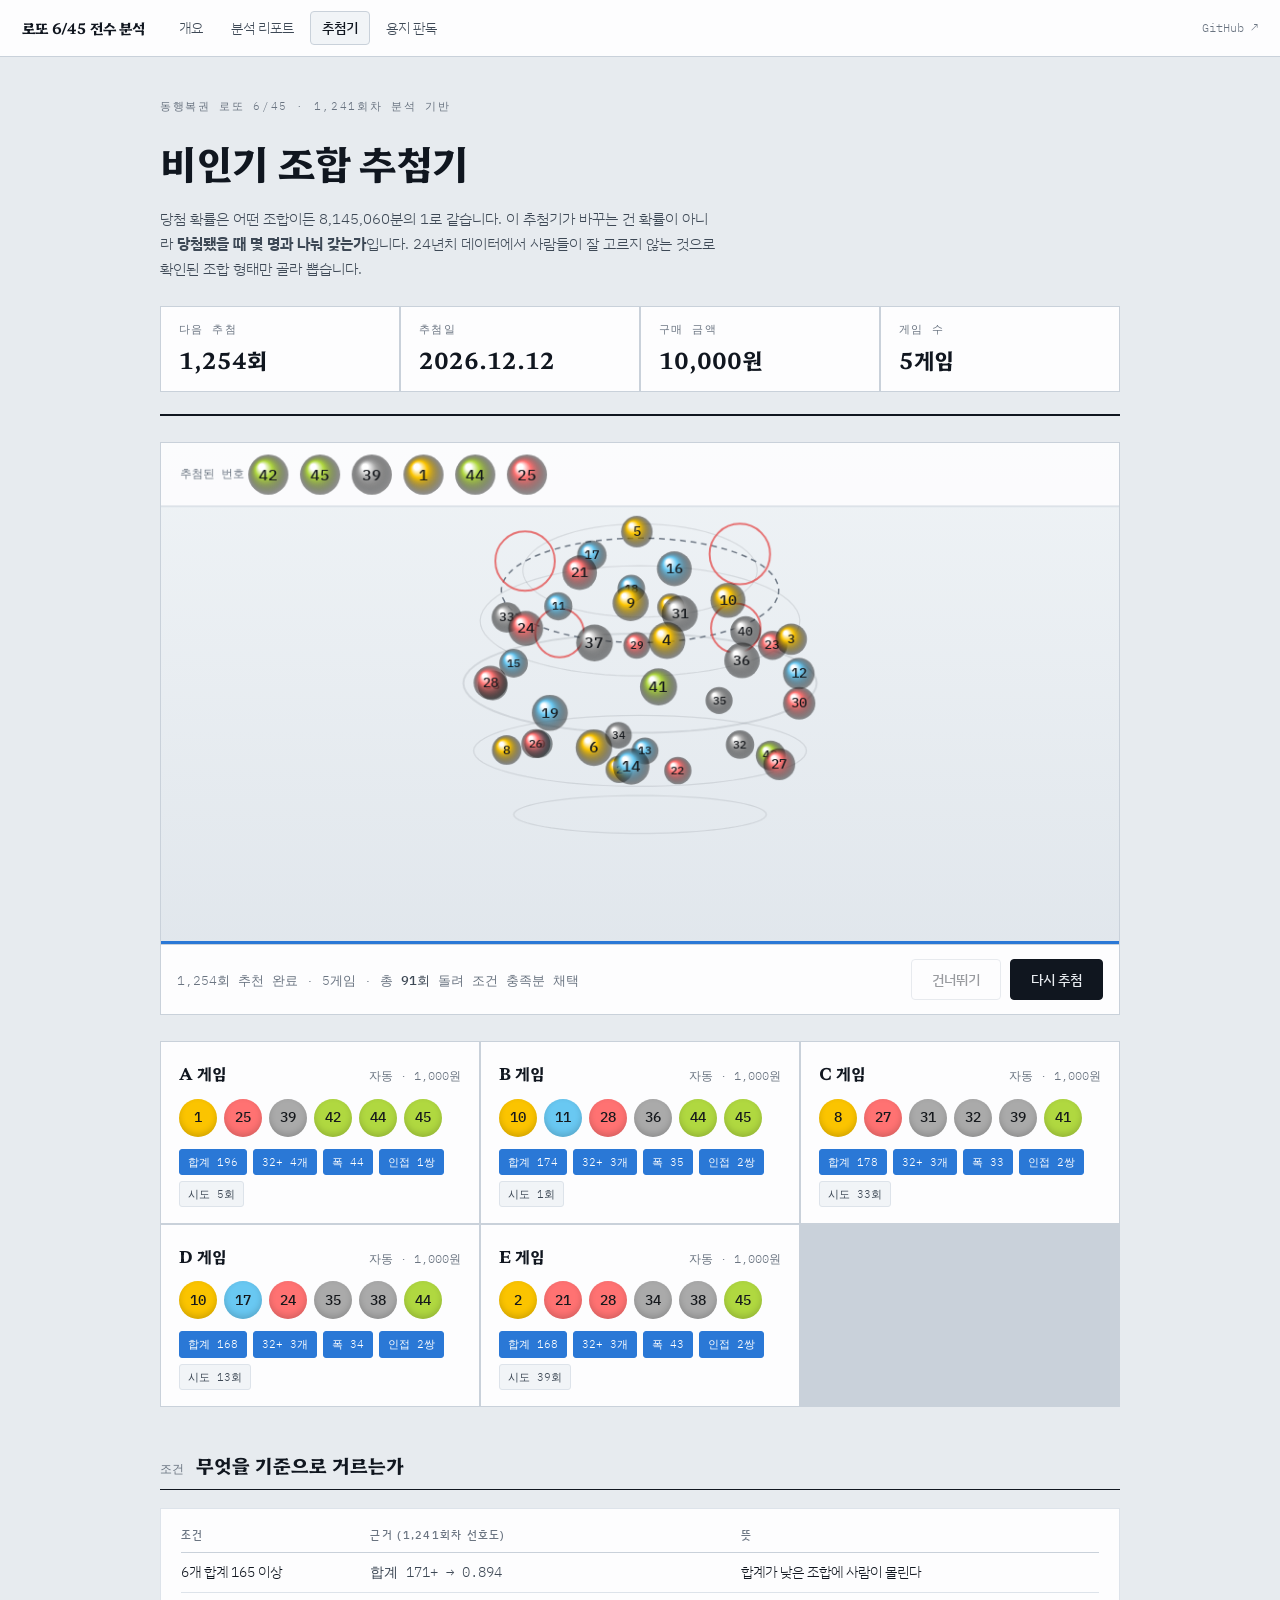
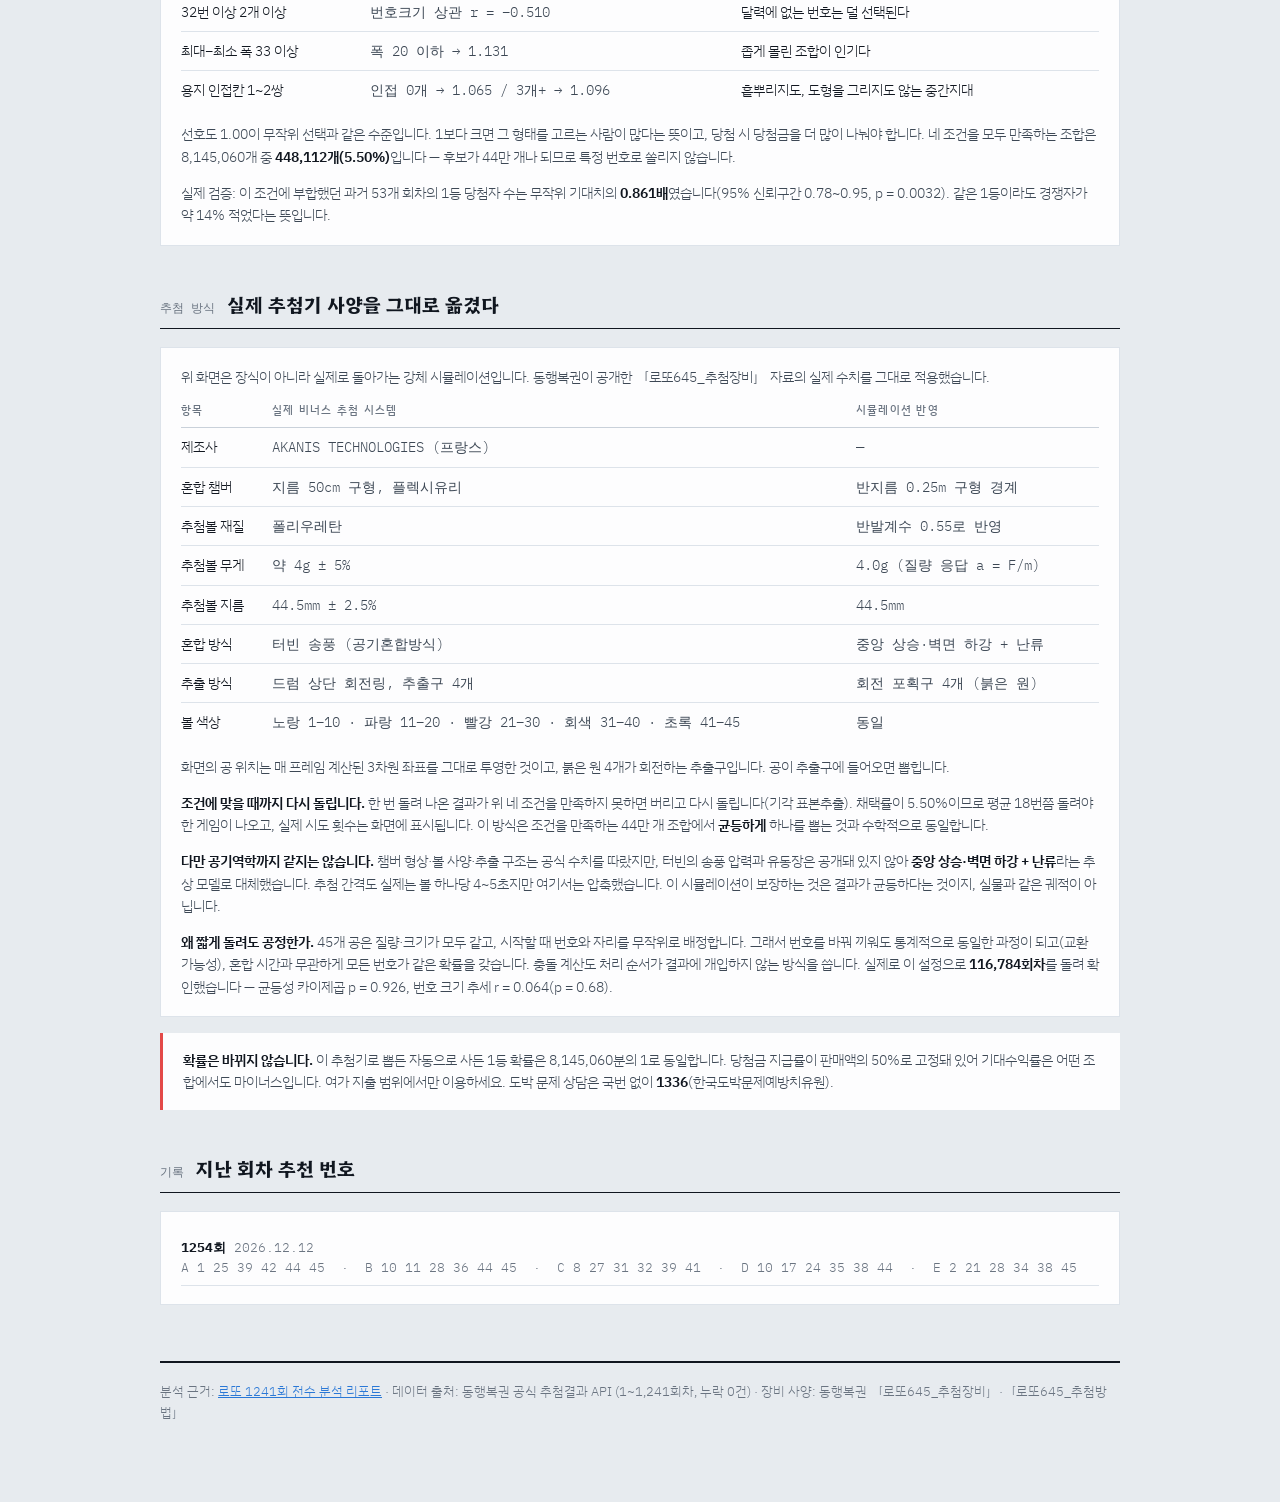
==== commit 6b3e8993: "용지 스마트 판독 페이지 추가 — QR 우선, 실패 시 OCR 폴백 사진을 올리거나 카메라로 비추면 회차와 번호를 판독하고, 1~1241회차 전수 데이터에 대조해 당첨 여부와 조합" ====
--- a/picker/index.html
+++ b/picker/index.html
@@ -173,6 +173,7 @@
     <li><a class="nl" href="../">개요</a></li>
     <li><a class="nl" href="../report/">분석 리포트</a></li>
     <li><a class="nl" href="../picker/" aria-current="page">추첨기</a></li>
+    <li><a class="nl" href="../scan/">용지 판독</a></li>
   </ul>
   <span class="spacer"></span>
   <a class="src" href="https://github.com/jyseok0311/lotto-645-analysis" rel="noopener">GitHub ↗</a>
